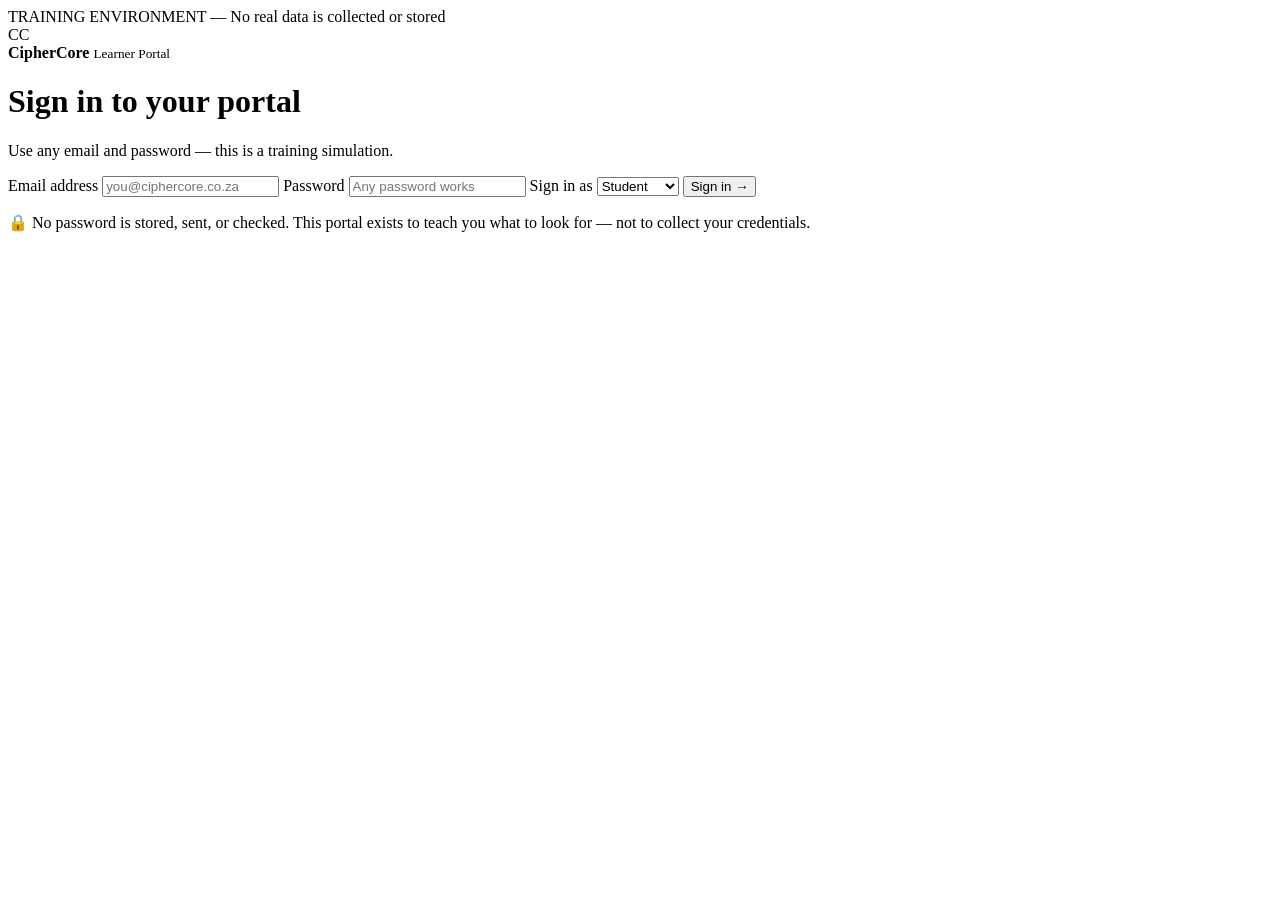
==== index.html @ ed56bc78 "Create index.html" ====
<!DOCTYPE html>
<html lang="en">
<head>
  <meta charset="UTF-8">
  <meta name="viewport" content="width=device-width, initial-scale=1.0">
  <title>CipherCore | Learner Portal — Sign In</title>
  <link rel="stylesheet" href="css/main.css">
</head>
<body class="login-body">

  <div class="training-banner">
    <span class="dot"></span>
    TRAINING ENVIRONMENT — No real data is collected or stored
  </div>

  <main class="login-wrap">
    <div class="login-card">

      <div class="login-brand">
        <span class="brand-mark">CC</span>
        <div>
          <strong>CipherCore</strong>
          <small>Learner Portal</small>
        </div>
      </div>

      <h1>Sign in to your portal</h1>
      <p class="login-sub">Use any email and password — this is a training simulation.</p>

      <form id="login-form" autocomplete="off">
        <label>
          Email address
          <input type="email" id="email" placeholder="you@ciphercore.co.za" required>
        </label>

        <label>
          Password
          <input type="password" id="password" placeholder="Any password works" required>
        </label>

        <label class="role-label">
          Sign in as
          <select id="role">
            <option value="student">Student</option>
            <option value="employee">Employee</option>
            <option value="admin">Admin</option>
          </select>
        </label>

        <button type="submit" class="btn-primary">Sign in →</button>
      </form>

      <p class="login-note">
        🔒 No password is stored, sent, or checked. This portal exists to teach
        you what to look for — not to collect your credentials.
      </p>
    </div>
  </main>

  <script src="js/auth.js"></script>
</body>
</html>
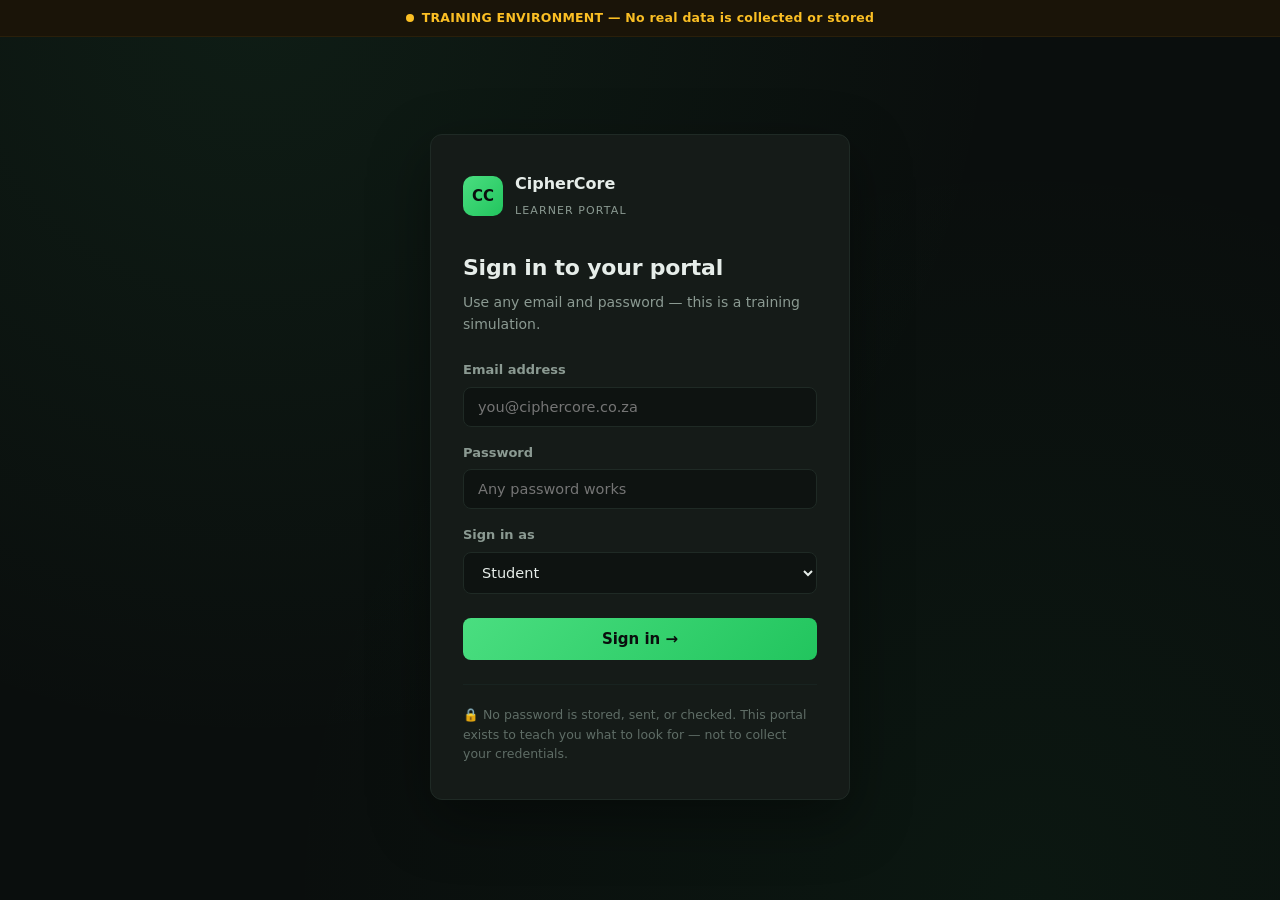
==== commit aeb038fd: "Update index.html" ====
--- a/index.html
+++ b/index.html
@@ -4,7 +4,7 @@
   <meta charset="UTF-8">
   <meta name="viewport" content="width=device-width, initial-scale=1.0">
   <title>CipherCore | Learner Portal — Sign In</title>
-  <link rel="stylesheet" href="css/main.css">
+  <link rel="stylesheet" href="css/styles.css?v=4">
 </head>
 <body class="login-body">
 
--- a/css/styles.css
+++ b/css/styles.css
@@ -0,0 +1,908 @@
+/* =========================================================
+   CipherCore Learner Portal — Full Stylesheet
+   ========================================================= */
+
+:root {
+  --bg: #0a0e0d;
+  --bg-elev: #111614;
+  --bg-card: #151b18;
+  --bg-input: #0e1311;
+  --border: #1f2a25;
+  --border-soft: #182320;
+  --text: #e6ede9;
+  --text-dim: #8b9a92;
+  --text-faint: #5f6d66;
+  --accent: #4ade80;
+  --accent-dim: #22c55e;
+  --warn: #fbbf24;
+  --danger: #ef4444;
+  --radius: 12px;
+  --radius-sm: 8px;
+  --sidebar-w: 240px;
+}
+
+* { box-sizing: border-box; margin: 0; padding: 0; }
+html { scroll-behavior: smooth; }
+
+body {
+  font-family: 'Inter', -apple-system, BlinkMacSystemFont, 'Segoe UI', system-ui, sans-serif;
+  background: var(--bg);
+  color: var(--text);
+  line-height: 1.6;
+  -webkit-font-smoothing: antialiased;
+}
+
+a { color: inherit; text-decoration: none; }
+
+/* ---------- Training banner ---------- */
+.training-banner {
+  background: #1a1408;
+  color: var(--warn);
+  font-size: 12.5px;
+  font-weight: 600;
+  letter-spacing: 0.02em;
+  text-align: center;
+  padding: 8px 16px;
+  border-bottom: 1px solid #2a1f0a;
+  display: flex;
+  align-items: center;
+  justify-content: center;
+  gap: 8px;
+}
+.training-banner .dot {
+  width: 8px; height: 8px; border-radius: 50%;
+  background: var(--warn);
+  animation: pulse 2s infinite;
+}
+@keyframes pulse {
+  0%, 100% { opacity: 1; }
+  50% { opacity: 0.4; }
+}
+
+/* ---------- Login ---------- */
+.login-body {
+  min-height: 100vh;
+  background:
+    radial-gradient(circle at 20% 0%, rgba(74, 222, 128, 0.07), transparent 55%),
+    radial-gradient(circle at 80% 100%, rgba(34, 197, 94, 0.05), transparent 55%),
+    var(--bg);
+}
+.login-wrap {
+  min-height: calc(100vh - 40px);
+  display: flex;
+  align-items: center;
+  justify-content: center;
+  padding: 40px 20px;
+}
+.login-card {
+  width: 100%;
+  max-width: 420px;
+  background: var(--bg-card);
+  border: 1px solid var(--border);
+  border-radius: var(--radius);
+  padding: 36px 32px;
+  box-shadow: 0 20px 60px rgba(0,0,0,0.4);
+}
+.login-brand {
+  display: flex;
+  align-items: center;
+  gap: 12px;
+  margin-bottom: 28px;
+}
+.login-brand strong { display: block; font-size: 16px; }
+.login-brand small {
+  font-size: 11px;
+  color: var(--text-dim);
+  text-transform: uppercase;
+  letter-spacing: 0.1em;
+}
+.brand-mark {
+  width: 40px; height: 40px;
+  display: grid; place-items: center;
+  background: linear-gradient(135deg, var(--accent), var(--accent-dim));
+  color: #0a0e0d;
+  font-weight: 800;
+  border-radius: 10px;
+  font-size: 15px;
+}
+.login-card h1 {
+  font-size: 22px;
+  font-weight: 700;
+  letter-spacing: -0.01em;
+  margin-bottom: 6px;
+}
+.login-sub {
+  color: var(--text-dim);
+  font-size: 14px;
+  margin-bottom: 24px;
+}
+.login-card form {
+  display: flex;
+  flex-direction: column;
+  gap: 16px;
+}
+.login-card label {
+  display: flex;
+  flex-direction: column;
+  gap: 6px;
+  font-size: 13px;
+  font-weight: 600;
+  color: var(--text-dim);
+}
+.login-card input,
+.login-card select {
+  background: var(--bg-input);
+  border: 1px solid var(--border);
+  border-radius: var(--radius-sm);
+  color: var(--text);
+  font-size: 14.5px;
+  padding: 11px 14px;
+  font-family: inherit;
+  transition: border-color 0.15s;
+}
+.login-card input:focus,
+.login-card select:focus {
+  outline: none;
+  border-color: var(--accent);
+}
+.btn-primary {
+  background: linear-gradient(135deg, var(--accent), var(--accent-dim));
+  color: #0a0e0d;
+  border: none;
+  border-radius: var(--radius-sm);
+  padding: 12px 18px;
+  font-size: 15px;
+  font-weight: 700;
+  cursor: pointer;
+  font-family: inherit;
+  transition: transform 0.1s, box-shadow 0.2s;
+  margin-top: 8px;
+}
+.btn-primary:hover {
+  transform: translateY(-1px);
+  box-shadow: 0 8px 24px rgba(74, 222, 128, 0.25);
+}
+.login-note {
+  margin-top: 24px;
+  padding-top: 20px;
+  border-top: 1px solid var(--border-soft);
+  color: var(--text-faint);
+  font-size: 12.5px;
+  line-height: 1.55;
+}
+
+/* ---------- Portal layout ---------- */
+.portal-body { min-height: 100vh; background: var(--bg); }
+.portal-shell {
+  display: grid;
+  grid-template-columns: var(--sidebar-w) 1fr;
+  min-height: calc(100vh - 34px);
+}
+.sidebar {
+  background: var(--bg-elev);
+  border-right: 1px solid var(--border);
+  padding: 24px 16px;
+  display: flex;
+  flex-direction: column;
+  gap: 4px;
+  position: sticky;
+  top: 34px;
+  height: calc(100vh - 34px);
+  overflow-y: auto;
+}
+.sidebar-brand {
+  display: flex;
+  align-items: center;
+  gap: 10px;
+  padding: 4px 8px 20px;
+  margin-bottom: 12px;
+  border-bottom: 1px solid var(--border-soft);
+}
+.sidebar-brand strong { font-size: 15px; }
+.sidebar-brand small {
+  display: block;
+  font-size: 10.5px;
+  color: var(--text-dim);
+  text-transform: uppercase;
+  letter-spacing: 0.1em;
+}
+.sidebar-section {
+  font-size: 10.5px;
+  font-weight: 700;
+  color: var(--text-faint);
+  text-transform: uppercase;
+  letter-spacing: 0.1em;
+  padding: 16px 10px 6px;
+}
+.sidebar a {
+  display: flex;
+  align-items: center;
+  gap: 10px;
+  padding: 9px 12px;
+  border-radius: var(--radius-sm);
+  font-size: 14px;
+  color: var(--text-dim);
+  transition: background 0.15s, color 0.15s;
+}
+.sidebar a:hover { background: var(--bg-card); color: var(--text); }
+.sidebar a.active {
+  background: rgba(74, 222, 128, 0.08);
+  color: var(--accent);
+  font-weight: 600;
+}
+.sidebar-footer {
+  margin-top: auto;
+  padding-top: 20px;
+  border-top: 1px solid var(--border-soft);
+}
+.user-chip {
+  display: flex;
+  align-items: center;
+  gap: 10px;
+  padding: 10px;
+  border-radius: var(--radius-sm);
+  background: var(--bg-card);
+  border: 1px solid var(--border-soft);
+}
+.user-chip .avatar {
+  width: 32px; height: 32px; border-radius: 50%;
+  background: linear-gradient(135deg, var(--accent), var(--accent-dim));
+  color: #0a0e0d;
+  display: grid; place-items: center;
+  font-weight: 800;
+  font-size: 12px;
+  flex-shrink: 0;
+}
+.user-chip .meta { overflow: hidden; }
+.user-chip .meta strong {
+  display: block;
+  font-size: 13px;
+  white-space: nowrap;
+  overflow: hidden;
+  text-overflow: ellipsis;
+}
+.user-chip .meta small {
+  font-size: 11px;
+  color: var(--text-dim);
+  text-transform: capitalize;
+}
+.logout-btn {
+  display: block;
+  margin-top: 10px;
+  text-align: center;
+  font-size: 12.5px;
+  color: var(--text-faint);
+  padding: 8px;
+  border-radius: var(--radius-sm);
+  border: 1px solid var(--border-soft);
+  transition: color 0.15s, border-color 0.15s;
+}
+.logout-btn:hover { color: var(--danger); border-color: var(--danger); }
+
+.portal-main {
+  padding: 40px 48px 64px;
+  max-width: 1080px;
+}
+.portal-header { margin-bottom: 36px; }
+.eyebrow {
+  font-size: 12.5px;
+  font-weight: 600;
+  color: var(--accent);
+  letter-spacing: 0.08em;
+  margin-bottom: 12px;
+}
+.portal-header h1 {
+  font-size: clamp(1.8rem, 3.5vw, 2.4rem);
+  font-weight: 800;
+  letter-spacing: -0.02em;
+  line-height: 1.15;
+  margin-bottom: 12px;
+}
+.portal-header h1 .accent { color: var(--accent); }
+.portal-header p {
+  color: var(--text-dim);
+  font-size: 15.5px;
+  max-width: 640px;
+}
+
+.stat-grid {
+  display: grid;
+  grid-template-columns: repeat(auto-fit, minmax(180px, 1fr));
+  gap: 16px;
+  margin-bottom: 36px;
+}
+.stat-card {
+  background: var(--bg-card);
+  border: 1px solid var(--border);
+  border-radius: var(--radius);
+  padding: 20px;
+}
+.stat-card .label {
+  font-size: 11.5px;
+  color: var(--text-dim);
+  text-transform: uppercase;
+  letter-spacing: 0.08em;
+  font-weight: 600;
+  margin-bottom: 8px;
+}
+.stat-card .value {
+  font-size: 26px;
+  font-weight: 800;
+  letter-spacing: -0.02em;
+}
+.stat-card .value.accent { color: var(--accent); }
+
+.module-grid {
+  display: grid;
+  grid-template-columns: repeat(auto-fit, minmax(260px, 1fr));
+  gap: 16px;
+}
+.module-card {
+  position: relative;
+  background: var(--bg-card);
+  border: 1px solid var(--border);
+  border-radius: var(--radius);
+  padding: 24px 22px 22px;
+  transition: all 0.25s ease;
+  display: flex;
+  flex-direction: column;
+  gap: 8px;
+}
+.module-card:hover {
+  border-color: var(--accent);
+  transform: translateY(-3px);
+  box-shadow: 0 12px 40px rgba(74, 222, 128, 0.08);
+}
+.module-num {
+  position: absolute;
+  top: 18px; right: 20px;
+  font-size: 11.5px;
+  font-weight: 700;
+  color: var(--text-faint);
+  font-family: ui-monospace, monospace;
+  letter-spacing: 0.05em;
+}
+.module-card h3 { font-size: 17px; font-weight: 700; }
+.module-card p { color: var(--text-dim); font-size: 14px; flex: 1; }
+.module-tag {
+  font-size: 11px;
+  font-weight: 700;
+  color: var(--accent);
+  letter-spacing: 0.08em;
+  text-transform: uppercase;
+  margin-top: 6px;
+}
+
+.section-head {
+  display: flex;
+  align-items: baseline;
+  justify-content: space-between;
+  margin: 40px 0 18px;
+  gap: 16px;
+  flex-wrap: wrap;
+}
+.section-head h2 {
+  font-size: 20px;
+  font-weight: 700;
+  letter-spacing: -0.01em;
+}
+
+.placeholder-note {
+  text-align: center;
+  padding: 60px 20px;
+  border: 1px dashed var(--border);
+  border-radius: var(--radius);
+  color: var(--text-dim);
+}
+
+/* =========================================================
+   PHISHING SIMULATION
+   ========================================================= */
+.phish-body {
+  background: #0a0e0d;
+  color: var(--text);
+  min-height: 100vh;
+  font-family: 'Inter', -apple-system, BlinkMacSystemFont, 'Segoe UI', system-ui, sans-serif;
+}
+.mail-shell {
+  display: grid;
+  grid-template-columns: 220px 1fr;
+  min-height: calc(100vh - 34px);
+}
+.mail-side {
+  background: #111614;
+  border-right: 1px solid #1f2a25;
+  padding: 24px 16px;
+}
+.mail-compose {
+  width: 100%;
+  background: linear-gradient(135deg, var(--accent), var(--accent-dim));
+  color: #0a0e0d;
+  border: none;
+  font-weight: 700;
+  padding: 10px;
+  border-radius: 8px;
+  cursor: pointer;
+  font-family: inherit;
+  margin-bottom: 20px;
+}
+.mail-nav { display: flex; flex-direction: column; gap: 2px; }
+.mail-nav a {
+  display: flex;
+  justify-content: space-between;
+  align-items: center;
+  padding: 9px 12px;
+  border-radius: 8px;
+  font-size: 14px;
+  color: #8b9a92;
+  cursor: pointer;
+}
+.mail-nav a.active { background: rgba(74, 222, 128, 0.08); color: var(--accent); font-weight: 600; }
+.mail-nav .badge {
+  background: #ef4444;
+  color: #fff;
+  font-size: 11px;
+  padding: 1px 7px;
+  border-radius: 999px;
+  font-weight: 700;
+}
+.mail-main { padding: 0; }
+.mail-toolbar {
+  display: flex;
+  justify-content: space-between;
+  align-items: center;
+  padding: 18px 32px;
+  border-bottom: 1px solid #1f2a25;
+  background: #0a0e0d;
+}
+.mail-title { font-weight: 700; font-size: 15px; }
+.mail-count { color: #8b9a92; font-size: 12.5px; }
+.mail-list { padding: 0; }
+.mail-item {
+  display: grid;
+  grid-template-columns: 40px 1fr;
+  gap: 14px;
+  padding: 16px 32px;
+  border-bottom: 1px solid #182320;
+  cursor: pointer;
+  transition: background 0.15s;
+}
+.mail-item:hover { background: #111614; }
+.mail-item.unread { background: rgba(74, 222, 128, 0.03); }
+.mail-item.unread .mail-from strong { color: #e6ede9; }
+.mail-item.unread .mail-subject { color: #e6ede9; font-weight: 700; }
+.mail-avatar {
+  width: 40px; height: 40px;
+  border-radius: 50%;
+  display: grid; place-items: center;
+  color: #fff;
+  font-weight: 700;
+  font-size: 13px;
+  flex-shrink: 0;
+}
+.mail-meta { min-width: 0; }
+.mail-from {
+  display: flex;
+  justify-content: space-between;
+  font-size: 13.5px;
+  margin-bottom: 3px;
+  color: #8b9a92;
+}
+.mail-from strong { color: #c6d6cd; }
+.mail-time { color: #5f6d66; font-size: 12px; }
+.mail-subject {
+  font-size: 14px;
+  color: #c6d6cd;
+  margin-bottom: 2px;
+  overflow: hidden;
+  text-overflow: ellipsis;
+  white-space: nowrap;
+}
+.mail-preview {
+  font-size: 12.5px;
+  color: #5f6d66;
+  overflow: hidden;
+  text-overflow: ellipsis;
+  white-space: nowrap;
+}
+.mail-view {
+  padding: 32px 40px 60px;
+  max-width: 800px;
+}
+.mail-view-head {
+  display: flex;
+  align-items: center;
+  gap: 14px;
+  padding-bottom: 20px;
+  border-bottom: 1px solid #182320;
+  margin-bottom: 24px;
+}
+.mail-view-from strong { display: block; font-size: 14.5px; }
+.mail-view-email {
+  font-size: 12.5px;
+  color: #ff6b6b;
+  font-family: ui-monospace, monospace;
+  background: rgba(239, 68, 68, 0.08);
+  padding: 2px 6px;
+  border-radius: 4px;
+}
+.mail-view-to { font-size: 12px; color: #5f6d66; margin-top: 4px; }
+.mail-view-time { margin-left: auto; font-size: 12px; color: #5f6d66; }
+.mail-view-subject {
+  font-size: 22px;
+  font-weight: 700;
+  letter-spacing: -0.01em;
+  margin-bottom: 24px;
+  line-height: 1.25;
+}
+.mail-view-body p {
+  color: #c6d6cd;
+  font-size: 15px;
+  line-height: 1.75;
+  margin-bottom: 16px;
+}
+.mail-view-body strong { color: #e6ede9; }
+.phish-link {
+  display: inline-block;
+  background: #0078d4;
+  color: #fff;
+  font-weight: 700;
+  padding: 12px 22px;
+  border-radius: 8px;
+  transition: transform 0.15s, box-shadow 0.2s;
+  margin: 8px 0;
+}
+.phish-link:hover {
+  transform: translateY(-1px);
+  box-shadow: 0 8px 24px rgba(0, 120, 212, 0.4);
+}
+.mail-signoff { color: #8b9a92 !important; }
+.mail-disclaimer { font-size: 12px; color: #5f6d66; font-style: italic; }
+.mail-view-body hr {
+  border: none;
+  border-top: 1px solid #182320;
+  margin: 20px 0;
+}
+.fake-urlbar {
+  display: flex;
+  align-items: center;
+  gap: 14px;
+  padding: 10px 16px;
+  background: #1a1e1c;
+  border-bottom: 1px solid #2a322e;
+  font-family: 'Inter', sans-serif;
+}
+.fake-urlbar-controls { display: flex; gap: 6px; }
+.fake-urlbar-controls span {
+  width: 12px; height: 12px;
+  border-radius: 50%;
+  display: inline-block;
+}
+.dot-red { background: #ff5f57; }
+.dot-yellow { background: #febc2e; }
+.dot-green { background: #28c840; }
+.fake-urlbar-input {
+  flex: 1;
+  background: #0e1311;
+  border: 1px solid #2a322e;
+  border-radius: 999px;
+  padding: 7px 16px;
+  display: flex;
+  align-items: center;
+  gap: 8px;
+  font-size: 13px;
+  color: #c6d6cd;
+}
+.lock-icon { color: #4ade80; font-size: 11px; }
+.fake-url {
+  font-family: ui-monospace, monospace;
+  color: #e6ede9;
+}
+.ms-login-body {
+  background: #ffffff;
+  min-height: 100vh;
+  font-family: 'Segoe UI', system-ui, -apple-system, sans-serif;
+}
+.ms-login-wrap {
+  display: flex;
+  flex-direction: column;
+  align-items: center;
+  padding: 60px 20px;
+  min-height: calc(100vh - 34px - 45px);
+  justify-content: center;
+}
+.ms-login-card {
+  background: #fff;
+  width: 100%;
+  max-width: 440px;
+  padding: 44px;
+  box-shadow: 0 2px 6px rgba(0,0,0,0.08);
+}
+.ms-logo {
+  display: flex;
+  align-items: center;
+  gap: 10px;
+  margin-bottom: 20px;
+}
+.ms-logo-grid {
+  display: grid;
+  grid-template-columns: 10px 10px;
+  grid-template-rows: 10px 10px;
+  gap: 2px;
+}
+.ms-logo-grid span { display: block; }
+.ms-logo-text {
+  font-size: 15px;
+  font-weight: 600;
+  color: #5e5e5e;
+}
+.ms-login-card h1 {
+  font-size: 24px;
+  font-weight: 600;
+  color: #1b1b1b;
+  margin-bottom: 6px;
+}
+.ms-sub {
+  font-size: 14px;
+  color: #1b1b1b;
+  margin-bottom: 24px;
+}
+.ms-sub strong { font-weight: 600; }
+.ms-input {
+  width: 100%;
+  padding: 12px 14px;
+  border: none;
+  border-bottom: 1px solid #666;
+  font-size: 15px;
+  font-family: inherit;
+  color: #1b1b1b;
+  background: transparent;
+  margin-bottom: 20px;
+  transition: border-color 0.15s;
+}
+.ms-input:focus {
+  outline: none;
+  border-bottom-color: #0067b8;
+}
+.ms-input::placeholder { color: #999; }
+.ms-row {
+  display: flex;
+  align-items: center;
+  margin-bottom: 24px;
+}
+.ms-checkbox {
+  font-size: 13px;
+  color: #1b1b1b;
+  display: flex;
+  align-items: center;
+  gap: 6px;
+  cursor: pointer;
+}
+.ms-signin-btn {
+  width: 100%;
+  background: #0067b8;
+  color: #fff;
+  border: none;
+  padding: 12px;
+  font-size: 15px;
+  font-weight: 600;
+  font-family: inherit;
+  cursor: pointer;
+  transition: background 0.15s;
+}
+.ms-signin-btn:hover { background: #005a9e; }
+.ms-footer {
+  margin-top: 20px;
+  font-size: 13px;
+}
+.ms-footer a {
+  color: #0067b8;
+  cursor: pointer;
+}
+.ms-footer a:hover { text-decoration: underline; }
+.ms-links {
+  display: flex;
+  gap: 24px;
+  font-size: 12px;
+  color: #666;
+  margin-top: 32px;
+  align-items: center;
+}
+.ms-links a { color: #666; cursor: pointer; }
+.ms-links a:hover { text-decoration: underline; }
+.caught-body {
+  background:
+    radial-gradient(circle at 50% 0%, rgba(239, 68, 68, 0.15), transparent 55%),
+    #0a0e0d;
+  color: var(--text);
+  min-height: 100vh;
+  font-family: 'Inter', -apple-system, BlinkMacSystemFont, 'Segoe UI', system-ui, sans-serif;
+}
+.caught-shell {
+  max-width: 780px;
+  margin: 0 auto;
+  padding: 60px 24px 80px;
+  text-align: center;
+}
+.caught-icon {
+  font-size: 64px;
+  margin-bottom: 16px;
+  animation: caughtPulse 1.8s ease-in-out infinite;
+  display: inline-block;
+  filter: drop-shadow(0 0 24px rgba(239, 68, 68, 0.7));
+}
+@keyframes caughtPulse {
+  0%, 100% { transform: scale(1); }
+  50%      { transform: scale(1.08); }
+}
+.caught-title {
+  font-size: clamp(2rem, 5vw, 3rem);
+  font-weight: 800;
+  letter-spacing: -0.03em;
+  color: #ff4757;
+  margin-bottom: 16px;
+  text-shadow: 0 0 30px rgba(239, 68, 68, 0.4);
+}
+.caught-sub {
+  color: #a8d4bf;
+  font-size: 16.5px;
+  line-height: 1.7;
+  max-width: 620px;
+  margin: 0 auto 32px;
+}
+.caught-timer {
+  display: inline-flex;
+  gap: 10px;
+  align-items: baseline;
+  padding: 10px 20px;
+  background: rgba(239, 68, 68, 0.08);
+  border: 1px solid rgba(239, 68, 68, 0.3);
+  border-radius: 999px;
+  font-size: 13.5px;
+  color: #ff6b6b;
+  font-family: ui-monospace, monospace;
+  margin-bottom: 40px;
+}
+.caught-timer strong {
+  font-size: 15px;
+  color: #ff4757;
+  font-weight: 700;
+}
+.caught-compare {
+  display: grid;
+  grid-template-columns: 1fr 1fr;
+  gap: 16px;
+  margin-bottom: 40px;
+  text-align: left;
+}
+.caught-col {
+  padding: 18px;
+  border-radius: 12px;
+  background: #151b18;
+  border: 1px solid #1f2a25;
+}
+.caught-col.bad { border-color: rgba(239, 68, 68, 0.4); }
+.caught-col.good { border-color: rgba(74, 222, 128, 0.4); }
+.caught-col-label {
+  font-size: 11.5px;
+  text-transform: uppercase;
+  letter-spacing: 0.1em;
+  color: #8b9a92;
+  font-weight: 700;
+  margin-bottom: 10px;
+}
+.caught-col code {
+  display: block;
+  font-family: ui-monospace, monospace;
+  font-size: 14px;
+  padding: 10px 12px;
+  border-radius: 6px;
+  margin-bottom: 10px;
+  word-break: break-all;
+}
+.caught-col.bad code {
+  color: #ff4757;
+  background: rgba(239, 68, 68, 0.08);
+  border: 1px solid rgba(239, 68, 68, 0.3);
+}
+.caught-col.good code {
+  color: #4ade80;
+  background: rgba(74, 222, 128, 0.08);
+  border: 1px solid rgba(74, 222, 128, 0.3);
+}
+.caught-col-note {
+  font-size: 13px;
+  color: #a8d4bf;
+  line-height: 1.6;
+}
+.caught-col.bad .caught-col-note { color: #ff9ca3; }
+.caught-col.good .caught-col-note { color: #86efac; }
+.caught-what-now {
+  background: #151b18;
+  border: 1px solid #1f2a25;
+  border-radius: 12px;
+  padding: 28px 32px;
+  text-align: left;
+  margin-bottom: 32px;
+}
+.caught-what-now h2 {
+  font-size: 18px;
+  font-weight: 700;
+  margin-bottom: 18px;
+  color: #e6ede9;
+}
+.caught-what-now ol {
+  padding-left: 22px;
+  color: #a8d4bf;
+  font-size: 14.5px;
+  line-height: 1.75;
+}
+.caught-what-now li { margin-bottom: 10px; }
+.caught-what-now strong { color: #4ade80; display: inline; }
+.caught-what-now code {
+  font-family: ui-monospace, monospace;
+  font-size: 12.5px;
+  background: #0e1311;
+  color: #ff9ca3;
+  padding: 2px 6px;
+  border-radius: 4px;
+}
+.caught-actions {
+  display: flex;
+  gap: 12px;
+  justify-content: center;
+  flex-wrap: wrap;
+  margin-bottom: 24px;
+}
+.caught-btn {
+  padding: 12px 22px;
+  border-radius: 8px;
+  font-weight: 700;
+  font-size: 14px;
+  transition: transform 0.15s, box-shadow 0.2s;
+}
+.caught-btn:hover { transform: translateY(-1px); }
+.caught-btn.ghost {
+  background: #151b18;
+  border: 1px solid #1f2a25;
+  color: #a8d4bf;
+}
+.caught-btn.danger {
+  background: #ef4444;
+  color: #fff;
+  box-shadow: 0 8px 24px rgba(239, 68, 68, 0.3);
+}
+.caught-note {
+  font-size: 12.5px;
+  color: #5f6d66;
+  margin-top: 20px;
+}
+
+/* ---------- Responsive ---------- */
+@media (max-width: 860px) {
+  .portal-shell { grid-template-columns: 1fr; }
+  .sidebar {
+    position: static;
+    height: auto;
+    border-right: none;
+    border-bottom: 1px solid var(--border);
+    flex-direction: row;
+    flex-wrap: wrap;
+    padding: 16px;
+  }
+  .sidebar-brand { border-bottom: none; margin-bottom: 0; padding-bottom: 4px; }
+  .sidebar-section { display: none; }
+  .sidebar a { padding: 6px 10px; font-size: 13px; }
+  .sidebar-footer { margin-top: 0; padding-top: 0; border-top: none; margin-left: auto; }
+  .user-chip { padding: 6px; }
+  .user-chip .meta { display: none; }
+  .logout-btn { padding: 6px 10px; margin-top: 0; margin-left: 8px; }
+  .portal-main { padding: 28px 20px 48px; }
+}
+
+@media (max-width: 700px) {
+  .mail-shell { grid-template-columns: 1fr; }
+  .mail-side { display: none; }
+  .caught-compare { grid-template-columns: 1fr; }
+  .ms-login-card { padding: 32px 24px; }
+}
